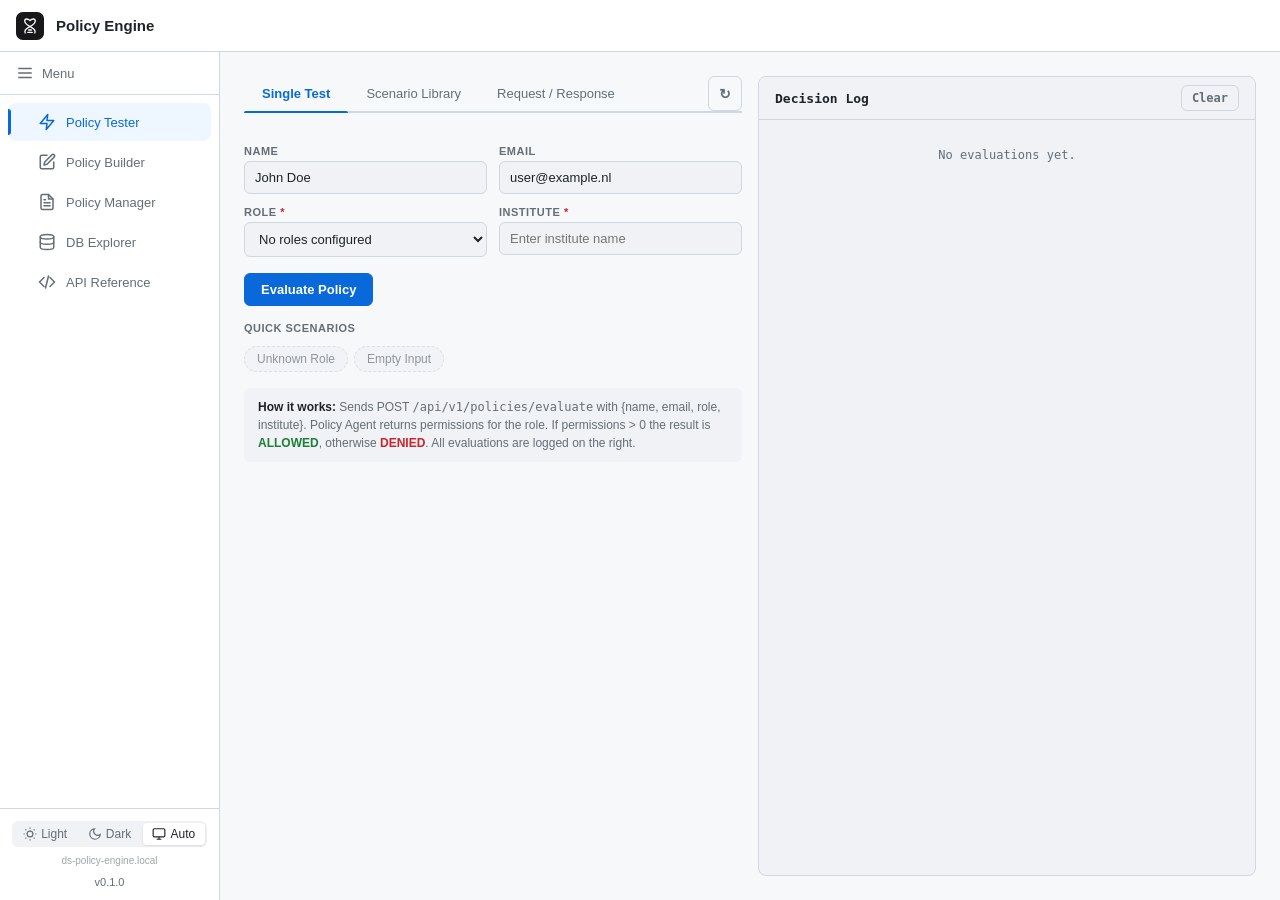
==== src/index.html @ eb70cb20 "Scaffold UI repo mirroring ds-catalog template structure - Migrate vanilla HTML/CSS/ES modules from " ====
<!DOCTYPE html>
<html lang="en">
<head>
<meta charset="UTF-8">
<meta name="viewport" content="width=device-width, initial-scale=1.0">
<title>Policy Engine</title>
<link rel="stylesheet" href="./css/styles.css">
</head>
<body>

<!-- ========== TOP NAVIGATION ========== -->
<div class="topbar">
  <svg width="32" height="32" viewBox="0 0 32 32" fill="none" xmlns="http://www.w3.org/2000/svg">
    <path d="M0 8C0 3.58172 3.58172 0 8 0H24C28.4183 0 32 3.58172 32 8V24C32 28.4183 28.4183 32 24 32H8C3.58172 32 0 28.4183 0 24V8Z" fill="#18181B"/>
    <path d="M10.5277 24C10.3219 23.4747 10.2017 22.9248 10.2017 22.3673C10.2017 19.6926 13.0844 18.2261 16 16.6888M21.4723 24C21.6781 23.4747 21.7983 22.9248 21.7983 22.3673C21.7983 19.6926 18.9156 18.2261 16 16.6888M16 16.6888C13.0172 15.116 10 13.1312 10 10.379C10 9.72595 10.1513 8 12.1681 8C13.7815 8 15.395 9.11953 16 9.6793C16.605 9.11953 18.2185 8 19.8319 8C21.8487 8 22 9.72595 22 10.379C22 13.1312 18.9828 15.116 16 16.6888ZM14.5 20.543H17.5M13.5 23.379H18.5" stroke="white" stroke-width="1.5" stroke-linecap="round" stroke-linejoin="round"/>
  </svg>
  <h1>Policy Engine</h1>
</div>

<!-- ========== LAYOUT ========== -->
<div class="layout">

<!-- ========== SIDEBAR ========== -->
<div class="sidebar" id="sidebar">
  <button class="sidebar-toggle" onclick="toggleSidebar()">
    <svg viewBox="0 0 24 24" fill="none" stroke="currentColor" stroke-width="2"><path d="M3 12h18M3 6h18M3 18h18"/></svg>
    <span>Menu</span>
  </button>

  <div class="sidebar-nav" id="sidebar-nav">
    <!-- Nav items rendered by JS (draggable) -->
  </div>

  <div class="sidebar-footer">
    <div class="theme-switcher" id="theme-switcher">
      <button class="theme-btn" data-theme="light" onclick="setTheme('light')">
        <svg viewBox="0 0 24 24" fill="none" stroke="currentColor" stroke-width="2"><circle cx="12" cy="12" r="5"/><path d="M12 1v2M12 21v2M4.22 4.22l1.42 1.42M18.36 18.36l1.42 1.42M1 12h2M21 12h2M4.22 19.78l1.42-1.42M18.36 5.64l1.42-1.42"/></svg>
        <span>Light</span>
      </button>
      <button class="theme-btn" data-theme="dark" onclick="setTheme('dark')">
        <svg viewBox="0 0 24 24" fill="none" stroke="currentColor" stroke-width="2"><path d="M21 12.79A9 9 0 1111.21 3 7 7 0 0021 12.79z"/></svg>
        <span>Dark</span>
      </button>
      <button class="theme-btn" data-theme="system" onclick="setTheme('system')">
        <svg viewBox="0 0 24 24" fill="none" stroke="currentColor" stroke-width="2"><rect x="2" y="3" width="20" height="14" rx="2"/><path d="M8 21h8M12 17v4"/></svg>
        <span>Auto</span>
      </button>
    </div>
    <div class="version" id="node-label" style="font-size:10px;opacity:0.6;margin-bottom:2px">ds-policy-engine.local</div>
    <div class="version" id="version-label">v0.1.0</div>
  </div>
</div>

<!-- ========== MAIN CONTENT ========== -->
<div class="content" id="main-content">
  <!-- Rendered by JS based on active tab -->
</div>

</div><!-- /layout -->

<!-- ========== MODALS ========== -->
<div class="modal-overlay" id="deploy-modal">
  <div class="modal"><div id="deploy-modal-body"></div></div>
</div>

<!-- ========== RUNTIME CONFIG ========== -->
<!-- config.js is generated at container start from $API_BASE_URL (see Dockerfile). -->
<!-- It sets window.APP_CONFIG and monkey-patches fetch() to prepend the backend URL. -->
<script src="./config.js"></script>

<!-- ========== JS MODULES ========== -->
<script type="module" src="./js/app.js"></script>
<script type="module" src="./js/tester.js"></script>
<script type="module" src="./js/builder.js"></script>
<script type="module" src="./js/manager.js"></script>
<script type="module" src="./js/database.js"></script>
<script type="module" src="./js/reference.js"></script>
</body>
</html>
---- src/css/styles.css ----
/**
 * Policy Engine — Global Stylesheet
 *
 * Theme system using CSS custom properties.  Dark is the default palette;
 * the [data-theme="light"] selector overrides colours for light mode.
 * System-auto is handled at runtime by JavaScript that toggles the attribute.
 */

/* ========== THEME SYSTEM ========== */
:root{
  --bg:#0d1117;--surface:#161b22;--surface2:#1c2129;--surface3:#21262d;
  --border:#30363d;--text:#e6edf3;--text-secondary:#8b949e;
  --accent:#58a6ff;--accent-hover:#4393e6;
  --green:#3fb950;--red:#f85149;--yellow:#d29922;--purple:#bc8cff;--cyan:#39d2c0;
  --radius:8px;--sidebar-w:220px;--sidebar-collapsed:56px;--topbar-h:52px;
}
[data-theme="light"]{
  --bg:#f6f8fa;--surface:#ffffff;--surface2:#f0f2f5;--surface3:#e8ebef;
  --border:#d0d7de;--text:#1f2328;--text-secondary:#656d76;
  --accent:#0969da;--accent-hover:#0550ae;
  --green:#1a7f37;--red:#cf222e;--yellow:#9a6700;--purple:#8250df;--cyan:#0e8a7e;
}
*{margin:0;padding:0;box-sizing:border-box}
body{font-family:-apple-system,BlinkMacSystemFont,'Segoe UI',Helvetica,Arial,sans-serif;
  background:var(--bg);color:var(--text);display:flex;flex-direction:column;height:100vh;overflow:hidden}
button{cursor:pointer;font-family:inherit}

/* ========== TOP NAV ========== */
.topbar{height:var(--topbar-h);background:var(--surface);border-bottom:1px solid var(--border);
  display:flex;align-items:center;padding:0 16px;gap:12px;flex-shrink:0;z-index:20}
.topbar svg{width:28px;height:28px;flex-shrink:0}
.topbar h1{font-size:15px;font-weight:600;white-space:nowrap}
.topbar h1 span{color:var(--text-secondary);font-weight:400}

/* ========== LAYOUT ========== */
.layout{display:flex;flex:1;overflow:hidden}

/* ========== SIDEBAR ========== */
.sidebar{width:var(--sidebar-w);background:var(--surface);border-right:1px solid var(--border);
  display:flex;flex-direction:column;flex-shrink:0;transition:width .2s ease;overflow:hidden;z-index:10}
.sidebar.collapsed{width:var(--sidebar-collapsed)}
.sidebar-toggle{padding:12px 16px;cursor:pointer;border:none;background:none;color:var(--text-secondary);
  display:flex;align-items:center;gap:8px;font-size:13px;width:100%;text-align:left;border-bottom:1px solid var(--border)}
.sidebar-toggle:hover{color:var(--text);background:var(--surface2)}
.sidebar-toggle svg{width:18px;height:18px;flex-shrink:0}
.sidebar-toggle span{white-space:nowrap;overflow:hidden}
.sidebar.collapsed .sidebar-toggle span{display:none}

.sidebar-nav{flex:1;padding:8px;display:flex;flex-direction:column;gap:2px}
.nav-item{display:flex;align-items:center;gap:10px;padding:10px 12px;border-radius:var(--radius);
  cursor:pointer;border:none;background:none;color:var(--text-secondary);font-size:13px;font-weight:500;
  width:100%;text-align:left;position:relative;user-select:none;transition:all .15s}
.nav-item:hover{background:var(--surface2);color:var(--text)}
.nav-item.active{background:rgba(88,166,255,.1);color:var(--accent)}
.nav-item.active::before{content:'';position:absolute;left:0;top:6px;bottom:6px;width:3px;
  border-radius:0 3px 3px 0;background:var(--accent)}
.nav-item svg{width:18px;height:18px;flex-shrink:0}
.nav-item .label{white-space:nowrap;overflow:hidden}
.sidebar.collapsed .nav-item .label{display:none}
.sidebar.collapsed .nav-item{justify-content:center;padding:10px 0}

/* Drag states */
.nav-item.dragging{opacity:.4}
.nav-item.drag-over{border-top:2px solid var(--accent);padding-top:8px}
.drag-handle{cursor:grab;color:var(--text-secondary);opacity:0;transition:opacity .15s;flex-shrink:0;font-size:10px;letter-spacing:1px}
.nav-item:hover .drag-handle{opacity:.6}
.sidebar.collapsed .drag-handle{display:none}

.sidebar-footer{padding:12px;border-top:1px solid var(--border);display:flex;flex-direction:column;gap:8px}
.theme-switcher{display:flex;gap:2px;background:var(--surface2);border-radius:6px;padding:2px}
.theme-btn{flex:1;padding:4px 8px;border:none;background:none;border-radius:4px;font-size:12px;
  color:var(--text-secondary);cursor:pointer;display:flex;align-items:center;justify-content:center;gap:4px}
.theme-btn.active{background:var(--surface);color:var(--text);box-shadow:0 1px 3px rgba(0,0,0,.1)}
.theme-btn svg{width:14px;height:14px}
.sidebar.collapsed .theme-switcher{flex-direction:column}
.sidebar.collapsed .theme-btn span{display:none}
.version{font-size:11px;color:var(--text-secondary);text-align:center}

/* ========== MAIN CONTENT ========== */
.content{flex:1;overflow-y:auto;padding:24px;background:var(--bg)}

/* ========== CARDS ========== */
.card{background:var(--surface);border:1px solid var(--border);border-radius:var(--radius);padding:20px;margin-bottom:16px}
.card-header{font-size:15px;font-weight:600;margin-bottom:16px;display:flex;align-items:center;justify-content:space-between}
.card-muted{font-size:12px;color:var(--text-secondary)}

/* ========== FORM ELEMENTS ========== */
.form-grid{display:grid;grid-template-columns:1fr 1fr;gap:12px}
.form-grid3{display:grid;grid-template-columns:1fr 1fr 1fr;gap:12px}
label{display:block;font-size:11px;color:var(--text-secondary);text-transform:uppercase;letter-spacing:.5px;margin-bottom:4px;font-weight:600}
select,input,textarea{width:100%;padding:8px 10px;background:var(--surface2);border:1px solid var(--border);
  border-radius:6px;color:var(--text);font-size:13px;font-family:inherit}
select:focus,input:focus,textarea:focus{outline:none;border-color:var(--accent)}
textarea{font-family:'SF Mono',Monaco,Consolas,monospace;resize:vertical}

/* ========== BUTTONS ========== */
.btn{padding:8px 16px;border-radius:6px;border:1px solid transparent;font-size:13px;font-weight:600;
  display:inline-flex;align-items:center;gap:6px;transition:all .15s}
.btn-primary{background:var(--accent);color:#fff;border-color:var(--accent)}
.btn-primary:hover{background:var(--accent-hover)}
.btn-success{background:var(--green);color:#fff}.btn-success:hover:not(:disabled){opacity:.9}
.btn-success:disabled{background:var(--surface3);color:var(--text-secondary);cursor:default;border-color:var(--border);opacity:.6}
.btn-danger{background:rgba(248,81,73,.12);color:var(--red);border-color:rgba(248,81,73,.3)}
.btn-danger:hover{background:rgba(248,81,73,.2)}
.btn-outline{background:transparent;color:var(--text-secondary);border-color:var(--border)}
.btn-outline:hover{color:var(--text);border-color:var(--text-secondary)}
.btn-sm{padding:5px 10px;font-size:12px}

/* ========== BADGES / TAGS ========== */
.badge{display:inline-flex;align-items:center;padding:2px 8px;border-radius:12px;font-size:11px;font-weight:600}
.badge-green{background:rgba(63,185,80,.12);color:var(--green)}
.badge-red{background:rgba(248,81,73,.12);color:var(--red)}
.badge-blue{background:rgba(88,166,255,.12);color:var(--accent)}
.badge-purple{background:rgba(188,140,255,.12);color:var(--purple)}
.badge-cyan{background:rgba(57,210,192,.12);color:var(--cyan)}
.perm-tag{display:inline-flex;align-items:center;gap:4px;padding:3px 10px;border-radius:6px;font-size:12px;
  background:rgba(88,166,255,.08);color:var(--accent);border:1px solid rgba(88,166,255,.15)}
.perm-tag .x{cursor:pointer;color:var(--text-secondary);font-size:14px;line-height:1}.perm-tag .x:hover{color:var(--red)}

/* ========== TOGGLE ========== */
.toggle{width:36px;height:20px;border-radius:10px;background:var(--border);position:relative;cursor:pointer;flex-shrink:0;border:none}
.toggle.on{background:var(--green)}
.toggle::after{content:'';position:absolute;width:16px;height:16px;border-radius:50%;background:#fff;top:2px;left:2px;transition:.2s}
.toggle.on::after{left:18px}

/* ========== DECISION LOG ========== */
.log-panel{background:var(--surface2);border:1px solid var(--border);border-radius:var(--radius);
  height:100%;overflow-y:auto;font-family:'SF Mono',Monaco,Consolas,monospace;font-size:12px}
.log-header{padding:8px 16px;border-bottom:1px solid var(--border);display:flex;align-items:center;justify-content:space-between;
  position:sticky;top:0;background:var(--surface2);z-index:1;min-height:42px}
.log-header h3{font-size:13px;font-weight:600}
.log-entries{padding:8px}
.log-entry{padding:8px 12px;border-radius:6px;margin-bottom:4px;line-height:1.5}
.log-entry.allow{background:rgba(63,185,80,.06);border-left:3px solid var(--green)}
.log-entry.deny{background:rgba(248,81,73,.06);border-left:3px solid var(--red)}
.log-time{color:var(--text-secondary);font-size:11px}
.log-status{font-weight:700;font-size:11px}
.log-status.allow{color:var(--green)}.log-status.deny{color:var(--red)}
.log-detail{color:var(--text-secondary);font-size:11px;margin-top:2px}

/* ========== QUICK SCENARIOS ========== */
.scenarios{display:flex;flex-wrap:wrap;gap:6px;margin-top:12px}
.scenario-btn{padding:5px 12px;border-radius:16px;border:1px solid var(--border);background:var(--surface2);
  color:var(--text-secondary);font-size:12px;cursor:pointer;transition:all .15s}
.scenario-btn:hover{border-color:var(--accent);color:var(--accent);background:rgba(88,166,255,.06)}
.scenario-btn.edge{border-style:dashed;opacity:.7}
.scenario-btn.edge:hover{border-color:var(--red);color:var(--red);opacity:1;background:rgba(248,81,73,.06)}

/* ========== HORIZONTAL SUBTABS (Policy Tester inner tabs) ========== */
.htab-strip{display:flex;gap:0;border-bottom:2px solid var(--border);margin-bottom:16px;flex-shrink:0}
.htab{border:none;background:none;color:var(--text-secondary);cursor:pointer;
  padding:10px 18px;font-size:13px;font-weight:500;position:relative;transition:all .15s}
.htab:hover{color:var(--text)}
.htab.active{color:var(--accent);font-weight:600}
.htab.active::after{content:'';position:absolute;bottom:-2px;left:0;right:0;height:2px;
  background:var(--accent);border-radius:2px 2px 0 0}
.htab-content{flex:1;overflow-y:auto;padding:16px 0}

/* ========== FIELD VALIDATION ========== */
.field-error{border:2px solid var(--red) !important;box-shadow:0 0 0 2px rgba(239,68,68,.2)}
.field-error:focus{border-color:var(--red) !important;box-shadow:0 0 0 3px rgba(239,68,68,.25)}
.req{color:var(--red);font-weight:600}

/* ========== COMBO-BOX DROPDOWN ========== */
.combo-box{position:relative}
.combo-input{width:100%;padding-right:28px !important;box-sizing:border-box}
.combo-arrow{position:absolute;right:10px;top:50%;transform:translateY(-50%);
  color:var(--text-secondary);cursor:pointer;font-size:12px;pointer-events:auto;z-index:1}
.combo-dropdown{display:none;position:absolute;top:100%;left:0;right:0;
  background:var(--surface2);border:1px solid var(--border);border-radius:0 0 var(--radius) var(--radius);
  max-height:180px;overflow-y:auto;z-index:50;box-shadow:0 4px 12px rgba(0,0,0,.3)}
.combo-dropdown.open{display:block}
.combo-item{padding:8px 12px;font-size:13px;cursor:pointer;color:var(--text);transition:background .1s}
.combo-item:hover{background:var(--accent);color:#fff}

/* ========== RESIZE HANDLE ========== */
.col-resize-handle{cursor:col-resize;background:transparent;position:relative;display:flex;align-items:center;justify-content:center}
.col-resize-handle::after{content:'';width:2px;height:32px;background:var(--border);border-radius:1px;transition:background .15s}
.col-resize-handle:hover::after{background:var(--accent);width:3px}

/* ========== RESULT CARD ========== */
.result-card{border-radius:var(--radius);padding:16px;margin-top:16px}
.result-card.allowed{background:rgba(63,185,80,.08);border:1px solid rgba(63,185,80,.2)}
.result-card.denied{background:rgba(248,81,73,.08);border:1px solid rgba(248,81,73,.2)}
.result-status{font-size:14px;font-weight:700;margin-bottom:8px;display:flex;align-items:center;gap:6px}
.result-perms{display:flex;flex-wrap:wrap;gap:4px;margin-top:8px}

/* ========== RULE LIST (Builder) ========== */
.rule-list-container{display:flex;flex-direction:column;gap:0;padding-bottom:8px}
.rule-row{display:flex;align-items:center;gap:12px;padding:10px 14px;border-bottom:1px solid var(--border);
  cursor:pointer;transition:background .1s}
.rule-row:hover{background:var(--surface2)}
.rule-row.active{background:rgba(88,166,255,.08)}
.rule-row .rule-name{flex:1;font-size:13px;font-weight:500;overflow:hidden;text-overflow:ellipsis;white-space:nowrap}
.rule-row .rule-role{font-size:11px;color:var(--text-secondary)}

/* ========== CODE BLOCK ========== */
.code-block{background:var(--surface2);border:1px solid var(--border);border-radius:var(--radius);
  padding:14px;font-family:'SF Mono',Monaco,Consolas,monospace;font-size:12px;white-space:pre;
  overflow-x:auto;color:var(--text);max-height:300px;overflow-y:auto;line-height:1.6}

/* ========== PAGINATION ========== */
.pagination{display:flex;align-items:center;justify-content:center;gap:4px;margin-top:16px}
.page-btn{padding:4px 10px;border-radius:6px;border:1px solid var(--border);background:var(--surface);
  color:var(--text-secondary);font-size:12px;cursor:pointer}
.page-btn:hover{border-color:var(--accent);color:var(--accent)}
.page-btn.active{background:var(--accent);color:#fff;border-color:var(--accent)}
.page-btn:disabled{opacity:.4;cursor:not-allowed}
.page-info{font-size:12px;color:var(--text-secondary);margin-top:8px;text-align:center}

/* ========== MATRIX ========== */
.matrix-table{width:100%;border-collapse:collapse;font-size:13px}
.matrix-table th{text-align:left;padding:10px 12px;border-bottom:2px solid var(--border);
  font-size:11px;text-transform:uppercase;letter-spacing:.5px;color:var(--text-secondary)}
.matrix-table td{padding:10px 12px;border-bottom:1px solid var(--border)}

/* ========== SECTION ========== */
.section{margin-top:20px}
.section-title{font-size:12px;color:var(--text-secondary);text-transform:uppercase;letter-spacing:.5px;
  margin-bottom:8px;padding-bottom:6px;border-bottom:1px solid var(--border);font-weight:600}

/* ========== API REF ========== */
.api-ref-item{padding:12px;border:1px solid var(--border);border-radius:var(--radius);margin-bottom:8px;background:var(--surface2)}
.api-method{display:inline-block;padding:2px 8px;border-radius:4px;font-size:11px;font-weight:700;margin-right:8px}
.api-method.get{background:rgba(88,166,255,.15);color:var(--accent)}
.api-method.post{background:rgba(63,185,80,.15);color:var(--green)}
.api-method.put{background:rgba(210,153,34,.15);color:var(--yellow)}
.api-method.delete{background:rgba(248,81,73,.15);color:var(--red)}
.api-method.patch{background:rgba(188,140,255,.15);color:var(--purple)}
.api-path{font-family:'SF Mono',Monaco,Consolas,monospace;font-size:13px}
.api-desc{font-size:12px;color:var(--text-secondary);margin-top:4px}

/* ========== TOOLTIP ========== */
[data-tooltip]{position:relative}
[data-tooltip]::after{content:attr(data-tooltip);position:absolute;left:100%;top:50%;transform:translateY(-50%);
  margin-left:8px;padding:4px 8px;background:var(--surface3);border:1px solid var(--border);border-radius:4px;
  font-size:11px;white-space:nowrap;opacity:0;pointer-events:none;transition:opacity .15s;z-index:50}
.sidebar.collapsed [data-tooltip]:hover::after{opacity:1}

/* ========== BUILDER LAYOUT ========== */
.builder-wrapper{display:flex;flex-direction:column;height:calc(100vh - var(--topbar-h));
  margin:-24px;overflow:hidden}
.builder-grid{display:grid;flex:1;min-height:0;overflow:hidden;padding:20px 24px 12px}

/* ========== DEPLOY BAR ========== */
.deploy-bar{padding:10px 24px;padding-left:45px;background:var(--surface);border-top:1px solid var(--border);
  display:flex;align-items:center;gap:12px;flex-shrink:0}
.deploy-status{font-size:12px;color:var(--text-secondary);display:flex;align-items:center;gap:6px}
.status-dot{width:8px;height:8px;border-radius:50%;flex-shrink:0}
.status-dot.green{background:var(--green)}.status-dot.red{background:var(--red)}.status-dot.yellow{background:var(--yellow)}
.deploy-pulse{animation:deploy-glow 2s ease-in-out infinite}
@keyframes deploy-glow{0%,100%{box-shadow:0 0 0 0 rgba(63,185,80,.4)}50%{box-shadow:0 0 0 6px rgba(63,185,80,0)}}
.deploy-badge{display:inline-flex;align-items:center;justify-content:center;width:18px;height:18px;border-radius:50%;
  background:var(--yellow);color:#000;font-size:11px;font-weight:700;margin-left:6px}

/* ========== PERMISSION MULTI-SELECT ========== */
.perm-checklist{max-height:180px;overflow-y:auto;border:1px solid var(--border);border-radius:6px;
  padding:6px;display:flex;flex-wrap:wrap;gap:2px}
.perm-check-item{display:flex;align-items:center;gap:6px;padding:4px 10px;border-radius:4px;
  font-size:12px;color:var(--text);cursor:pointer;white-space:nowrap}
.perm-check-item:hover{background:var(--surface2)}
.perm-check-item input[type="checkbox"]{accent-color:var(--accent);cursor:pointer}

/* ========== IFRAME ========== */
.docs-frame{width:100%;height:calc(100vh - var(--topbar-h) - 48px);border:none;border-radius:var(--radius)}

/* ========== MODAL ========== */
.modal-overlay{position:fixed;inset:0;background:rgba(0,0,0,.5);display:none;align-items:center;
  justify-content:center;z-index:100}
.modal-overlay.show{display:flex}
.modal{background:var(--surface);border:1px solid var(--border);border-radius:12px;padding:24px;
  max-width:600px;width:90%;max-height:80vh;overflow-y:auto}

/* ========== PROGRESS BAR ========== */
.progress-bar{position:fixed;top:0;left:0;right:0;height:3px;z-index:9999;pointer-events:none;opacity:0;transition:opacity .2s}
.progress-bar.active{opacity:1}
.progress-bar::after{content:'';position:absolute;top:0;left:0;height:100%;width:30%;
  background:linear-gradient(90deg,var(--accent),var(--cyan));border-radius:0 2px 2px 0;
  animation:progress-slide 1.2s ease-in-out infinite}
@keyframes progress-slide{
  0%{left:-30%;width:30%}
  50%{left:40%;width:40%}
  100%{left:100%;width:30%}
}

/* ========== POLICY MANAGER ========== */
.manager-stats-grid{display:grid;grid-template-columns:repeat(5,1fr);gap:8px;margin-bottom:12px}
.stat-card{background:var(--surface);border:1px solid var(--border);border-radius:var(--radius);
  padding:10px 14px;text-align:center}
.stat-value{font-size:20px;font-weight:700;color:var(--text)}
.stat-label{font-size:10px;color:var(--text-secondary);margin-top:2px;text-transform:uppercase;letter-spacing:0.5px}
.stat-detail{font-size:10px;margin-top:4px}
.manager-bottom-grid{display:grid;grid-template-columns:1fr 1fr;gap:12px}
.manager-view .card{padding:14px;margin-bottom:12px}
.manager-view .card-header{font-size:14px;margin-bottom:10px}
.manager-view .matrix-table th,.manager-view .matrix-table td{padding:6px 10px}
@media(max-width:900px){
  .manager-stats-grid{grid-template-columns:repeat(3,1fr)}
  .manager-bottom-grid{grid-template-columns:1fr}
}

/* ========== DB EXPLORER ========== */
.db-stat-card{background:var(--surface);border:1px solid var(--border);border-radius:var(--radius);
  padding:16px 20px;min-width:100px;text-align:center}
.db-stat-value{font-size:24px;font-weight:700;color:var(--text)}
.db-stat-label{font-size:11px;color:var(--text-secondary);margin-top:4px;text-transform:uppercase;letter-spacing:0.5px}
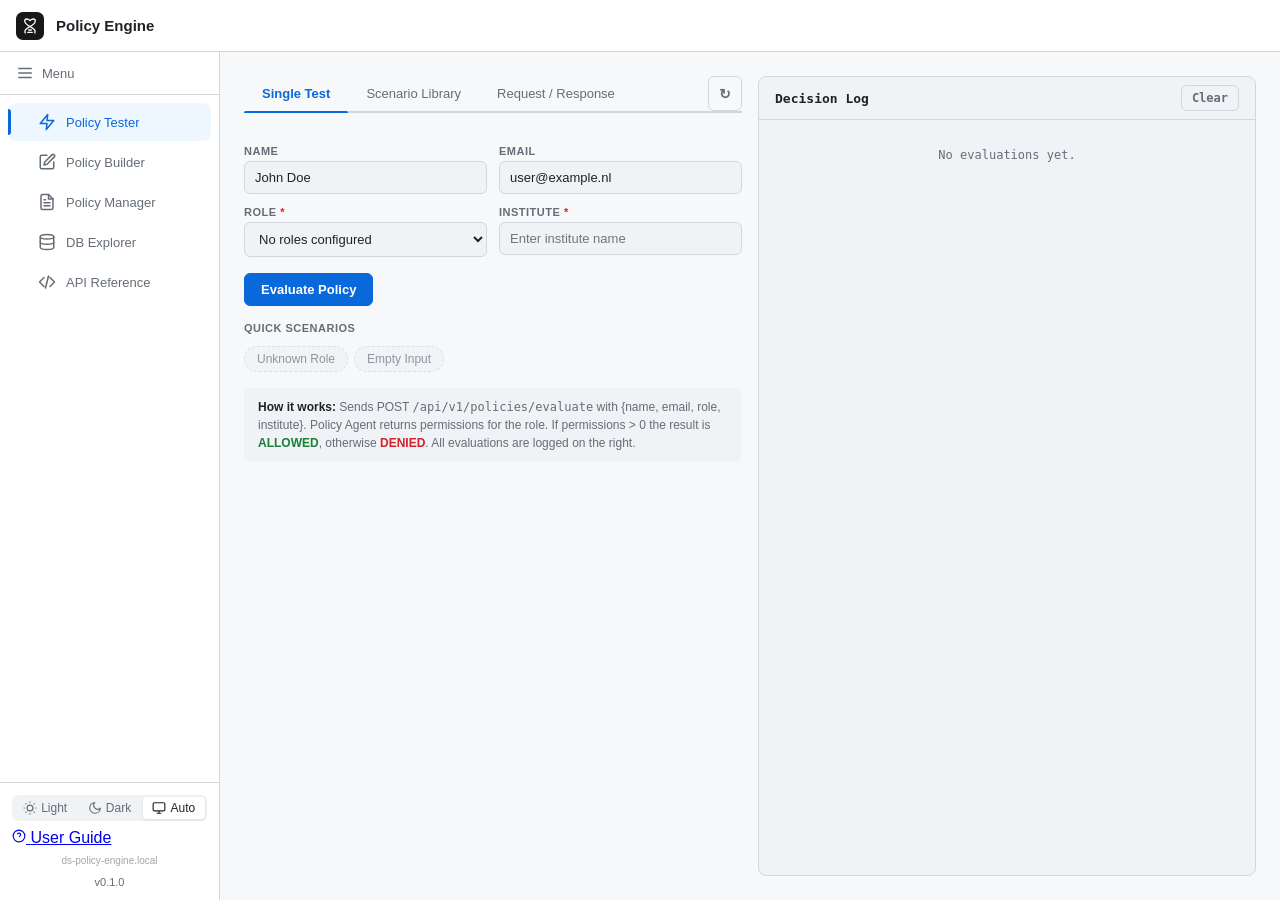
==== commit 5e5113f6: "Add User Guide (docs/USER_GUIDE.md + in-app help.html) - docs/USER_GUIDE.md: comprehensive end-user " ====
--- a/src/index.html
+++ b/src/index.html
@@ -46,6 +46,10 @@
         <span>Auto</span>
       </button>
     </div>
+    <a href="./help.html" target="_blank" rel="noopener" class="help-link" title="Open the User Guide in a new tab">
+      <svg viewBox="0 0 24 24" width="14" height="14" fill="none" stroke="currentColor" stroke-width="2"><circle cx="12" cy="12" r="10"/><path d="M9.09 9a3 3 0 015.83 1c0 2-3 3-3 3"/><line x1="12" y1="17" x2="12.01" y2="17"/></svg>
+      <span>User Guide</span>
+    </a>
     <div class="version" id="node-label" style="font-size:10px;opacity:0.6;margin-bottom:2px">ds-policy-engine.local</div>
     <div class="version" id="version-label">v0.1.0</div>
   </div>
